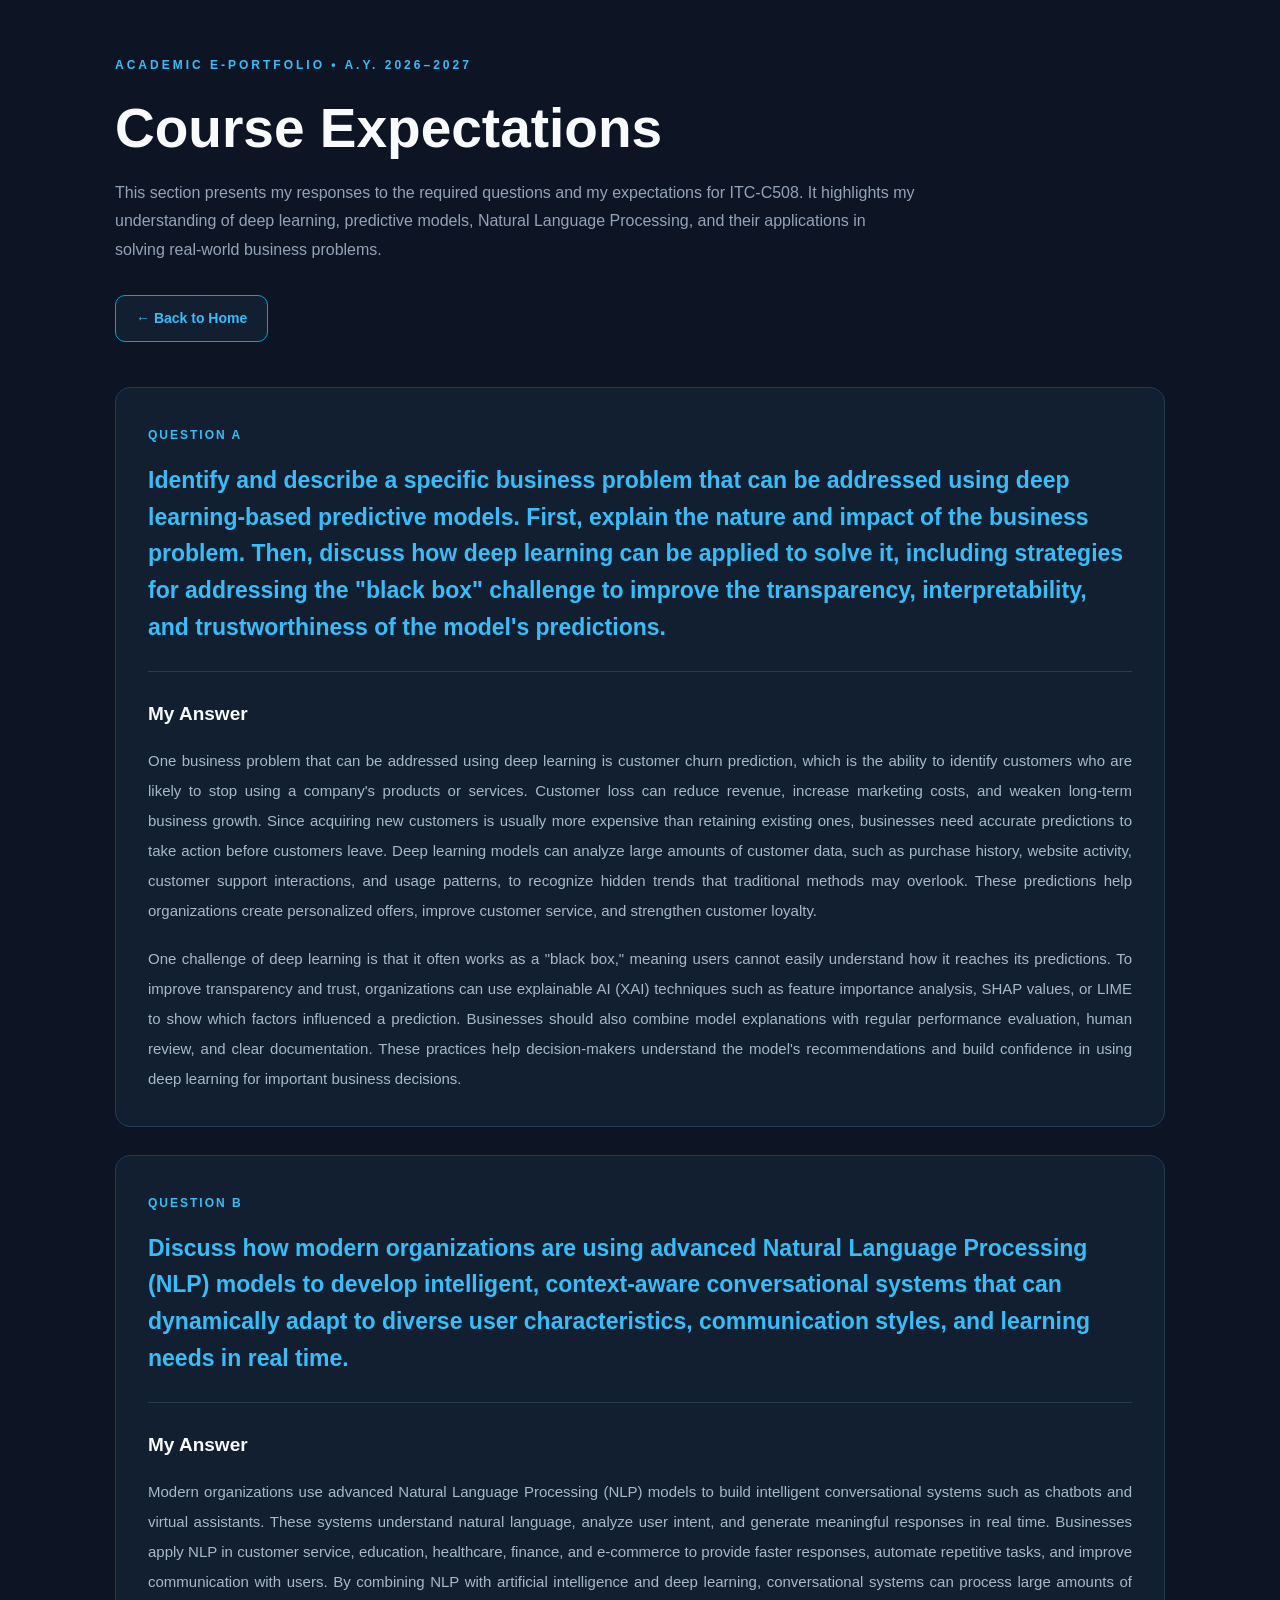
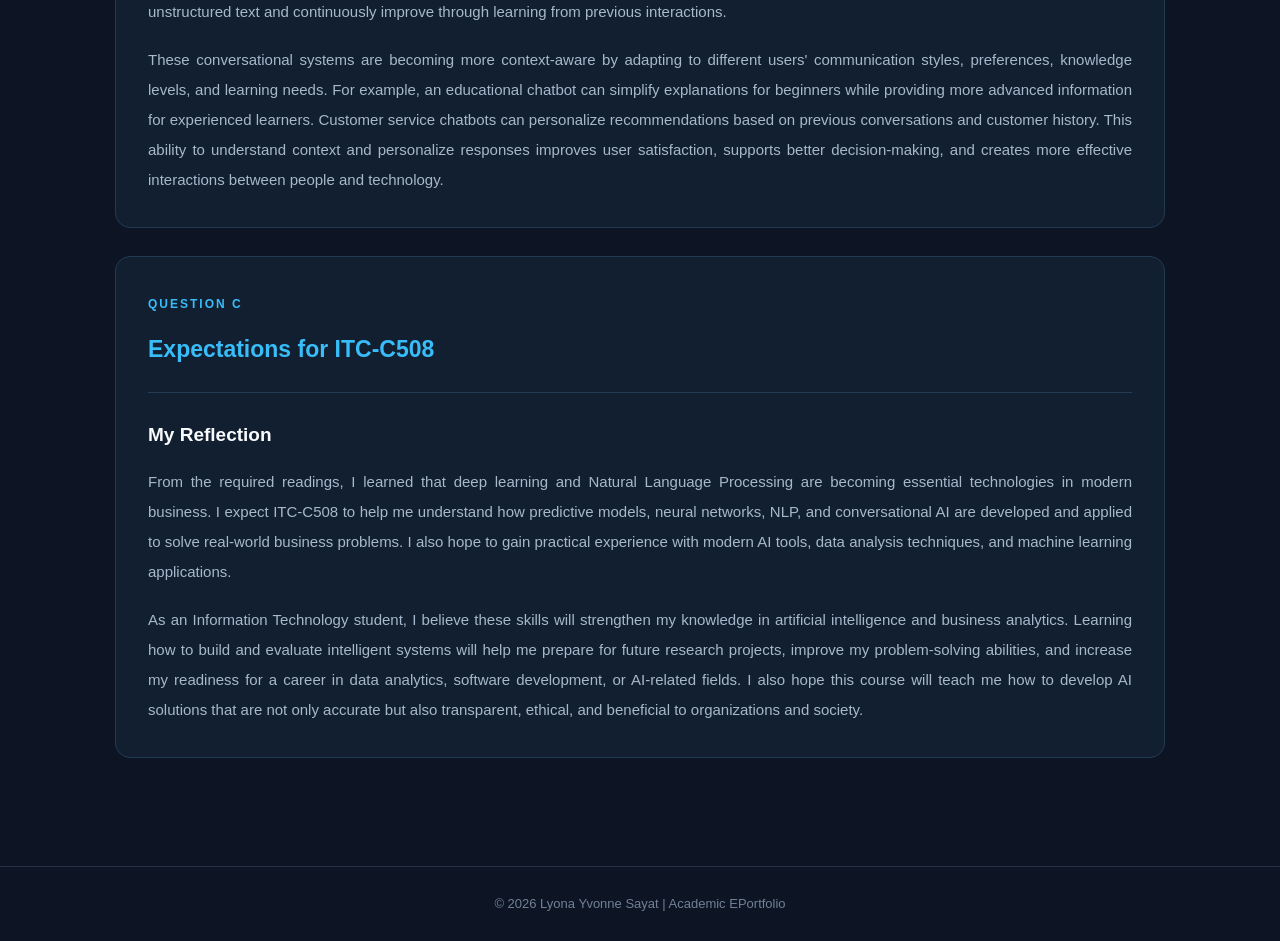
==== Course Expectations/Course Expectations.html @ cb63194d "first commit" ====
<!DOCTYPE html>
<html lang="en">

<head>
    <meta charset="UTF-8">
    <meta name="viewport" content="width=device-width, initial-scale=1.0">

    <meta name="description" content="Course Expectations for ITC-C508 by Lyona Yvonne Sayat.">

    <title>Course Expectations | Lyona Yvonne Sayat</title>

    <style>
        * {
            margin: 0;
            padding: 0;
            box-sizing: border-box;
        }

        html {
            scroll-behavior: smooth;
        }

        body {
            font-family: Arial, Helvetica, sans-serif;
            background: #0d1524;
            color: #e5edf7;
            line-height: 1.8;
        }

        .page-container {
            width: 90%;
            max-width: 1050px;
            margin: auto;
            padding: 55px 0 80px;
        }

        .section-label {
            color: #38bdf8;
            font-size: 12px;
            font-weight: bold;
            letter-spacing: 3px;
            text-transform: uppercase;
            margin-bottom: 18px;
        }

        .page-title {
            color: #f8fafc;
            font-size: clamp(35px, 5vw, 55px);
            line-height: 1.2;
            margin-bottom: 18px;
        }

        .page-description {
            color: #94a3b8;
            font-size: 16px;
            max-width: 800px;
            margin-bottom: 30px;
        }

        .back-button {
            display: inline-block;
            text-decoration: none;
            color: #38bdf8;
            border: 1px solid #159bd0;
            background: #111f30;
            padding: 10px 20px;
            border-radius: 10px;
            font-size: 14px;
            font-weight: bold;
            margin-bottom: 45px;
            transition: 0.3s ease;
        }

        .back-button:hover {
            background: #38bdf8;
            color: #07111f;
            transform: translateY(-2px);
        }

        .question-card {
            background: #121f31;
            border: 1px solid #233a53;
            border-radius: 15px;
            padding: 32px;
            margin-bottom: 28px;
            transition: 0.3s ease;
        }

        .question-card:hover {
            border-color: #159bd0;
        }

        .question-label {
            display: inline-block;
            color: #38bdf8;
            font-size: 12px;
            font-weight: bold;
            letter-spacing: 2px;
            text-transform: uppercase;
            margin-bottom: 15px;
        }

        .question-card h2 {
            color: #38bdf8;
            font-size: 23px;
            line-height: 1.6;
            margin-bottom: 25px;
        }

        .answer-divider {
            height: 1px;
            background: #263b52;
            margin: 25px 0;
        }

        .answer-title {
            color: #f8fafc;
            font-size: 19px;
            margin-bottom: 15px;
        }

        .question-card p {
            color: #a7b8cc;
            font-size: 15px;
            line-height: 2;
            margin-bottom: 18px;
            text-align: justify;
        }

        .question-card p:last-child {
            margin-bottom: 0;
        }

        .expectations-card h2 {
            color: #38bdf8;
        }

        .footer {
            text-align: center;
            border-top: 1px solid #233247;
            padding: 25px 15px;
            color: #718096;
            font-size: 13px;
        }

        @media (max-width: 600px) {
            .page-container {
                width: 92%;
                padding-top: 35px;
            }

            .question-card {
                padding: 22px;
            }

            .question-card h2 {
                font-size: 19px;
            }

            .question-card p {
                font-size: 14px;
                text-align: left;
            }
        }
    </style>
</head>

<body>

    <main class="page-container">

        <!-- PAGE HEADER -->
        <header>
            <p class="section-label">
                ACADEMIC E-PORTFOLIO • A.Y. 2026–2027
            </p>

            <h1 class="page-title">Course Expectations</h1>

            <p class="page-description">
                This section presents my responses to the required
                questions and my expectations for ITC-C508. It
                highlights my understanding of deep learning,
                predictive models, Natural Language Processing,
                and their applications in solving real-world
                business problems.
            </p>

            <a href="../index.html" class="back-button">
                ← Back to Home
            </a>
        </header>


        <!-- QUESTION A -->
        <section class="question-card">

            <span class="question-label">Question A</span>

            <h2>
                Identify and describe a specific business problem
                that can be addressed using deep learning-based
                predictive models. First, explain the nature and
                impact of the business problem. Then, discuss how
                deep learning can be applied to solve it, including
                strategies for addressing the "black box" challenge
                to improve the transparency, interpretability, and
                trustworthiness of the model's predictions.
            </h2>

            <div class="answer-divider"></div>

            <h3 class="answer-title">My Answer</h3>

            <p>
                One business problem that can be addressed using
                deep learning is customer churn prediction, which
                is the ability to identify customers who are likely
                to stop using a company's products or services.
                Customer loss can reduce revenue, increase
                marketing costs, and weaken long-term business
                growth. Since acquiring new customers is usually
                more expensive than retaining existing ones,
                businesses need accurate predictions to take
                action before customers leave. Deep learning
                models can analyze large amounts of customer
                data, such as purchase history, website activity,
                customer support interactions, and usage patterns,
                to recognize hidden trends that traditional
                methods may overlook. These predictions help
                organizations create personalized offers, improve
                customer service, and strengthen customer loyalty.
            </p>

            <p>
                One challenge of deep learning is that it often
                works as a "black box," meaning users cannot
                easily understand how it reaches its predictions.
                To improve transparency and trust, organizations
                can use explainable AI (XAI) techniques such as
                feature importance analysis, SHAP values, or
                LIME to show which factors influenced a
                prediction. Businesses should also combine model
                explanations with regular performance evaluation,
                human review, and clear documentation. These
                practices help decision-makers understand the
                model's recommendations and build confidence
                in using deep learning for important business
                decisions.
            </p>

        </section>


        <!-- QUESTION B -->
        <section class="question-card">

            <span class="question-label">Question B</span>

            <h2>
                Discuss how modern organizations are using
                advanced Natural Language Processing (NLP)
                models to develop intelligent, context-aware
                conversational systems that can dynamically
                adapt to diverse user characteristics,
                communication styles, and learning needs
                in real time.
            </h2>

            <div class="answer-divider"></div>

            <h3 class="answer-title">My Answer</h3>

            <p>
                Modern organizations use advanced Natural
                Language Processing (NLP) models to build
                intelligent conversational systems such as
                chatbots and virtual assistants. These systems
                understand natural language, analyze user intent,
                and generate meaningful responses in real time.
                Businesses apply NLP in customer service,
                education, healthcare, finance, and e-commerce
                to provide faster responses, automate repetitive
                tasks, and improve communication with users.
                By combining NLP with artificial intelligence
                and deep learning, conversational systems can
                process large amounts of unstructured text and
                continuously improve through learning from
                previous interactions.
            </p>

            <p>
                These conversational systems are becoming
                more context-aware by adapting to different
                users' communication styles, preferences,
                knowledge levels, and learning needs. For
                example, an educational chatbot can simplify
                explanations for beginners while providing
                more advanced information for experienced
                learners. Customer service chatbots can
                personalize recommendations based on previous
                conversations and customer history. This ability
                to understand context and personalize responses
                improves user satisfaction, supports better
                decision-making, and creates more effective
                interactions between people and technology.
            </p>

        </section>


        <!-- QUESTION C -->
        <section class="question-card expectations-card">

            <span class="question-label">Question C</span>

            <h2>Expectations for ITC-C508</h2>

            <div class="answer-divider"></div>

            <h3 class="answer-title">My Reflection</h3>

            <p>
                From the required readings, I learned that deep
                learning and Natural Language Processing are
                becoming essential technologies in modern
                business. I expect ITC-C508 to help me understand
                how predictive models, neural networks, NLP,
                and conversational AI are developed and applied
                to solve real-world business problems. I also
                hope to gain practical experience with modern
                AI tools, data analysis techniques, and machine
                learning applications.
            </p>

            <p>
                As an Information Technology student, I believe
                these skills will strengthen my knowledge in
                artificial intelligence and business analytics.
                Learning how to build and evaluate intelligent
                systems will help me prepare for future research
                projects, improve my problem-solving abilities,
                and increase my readiness for a career in data
                analytics, software development, or AI-related
                fields. I also hope this course will teach me
                how to develop AI solutions that are not only
                accurate but also transparent, ethical, and
                beneficial to organizations and society.
            </p>

        </section>

    </main>


    <!-- FOOTER -->
    <footer class="footer">
        <p>
            © 2026 Lyona Yvonne Sayat | Academic EPortfolio
        </p>
    </footer>

</body>
</html>
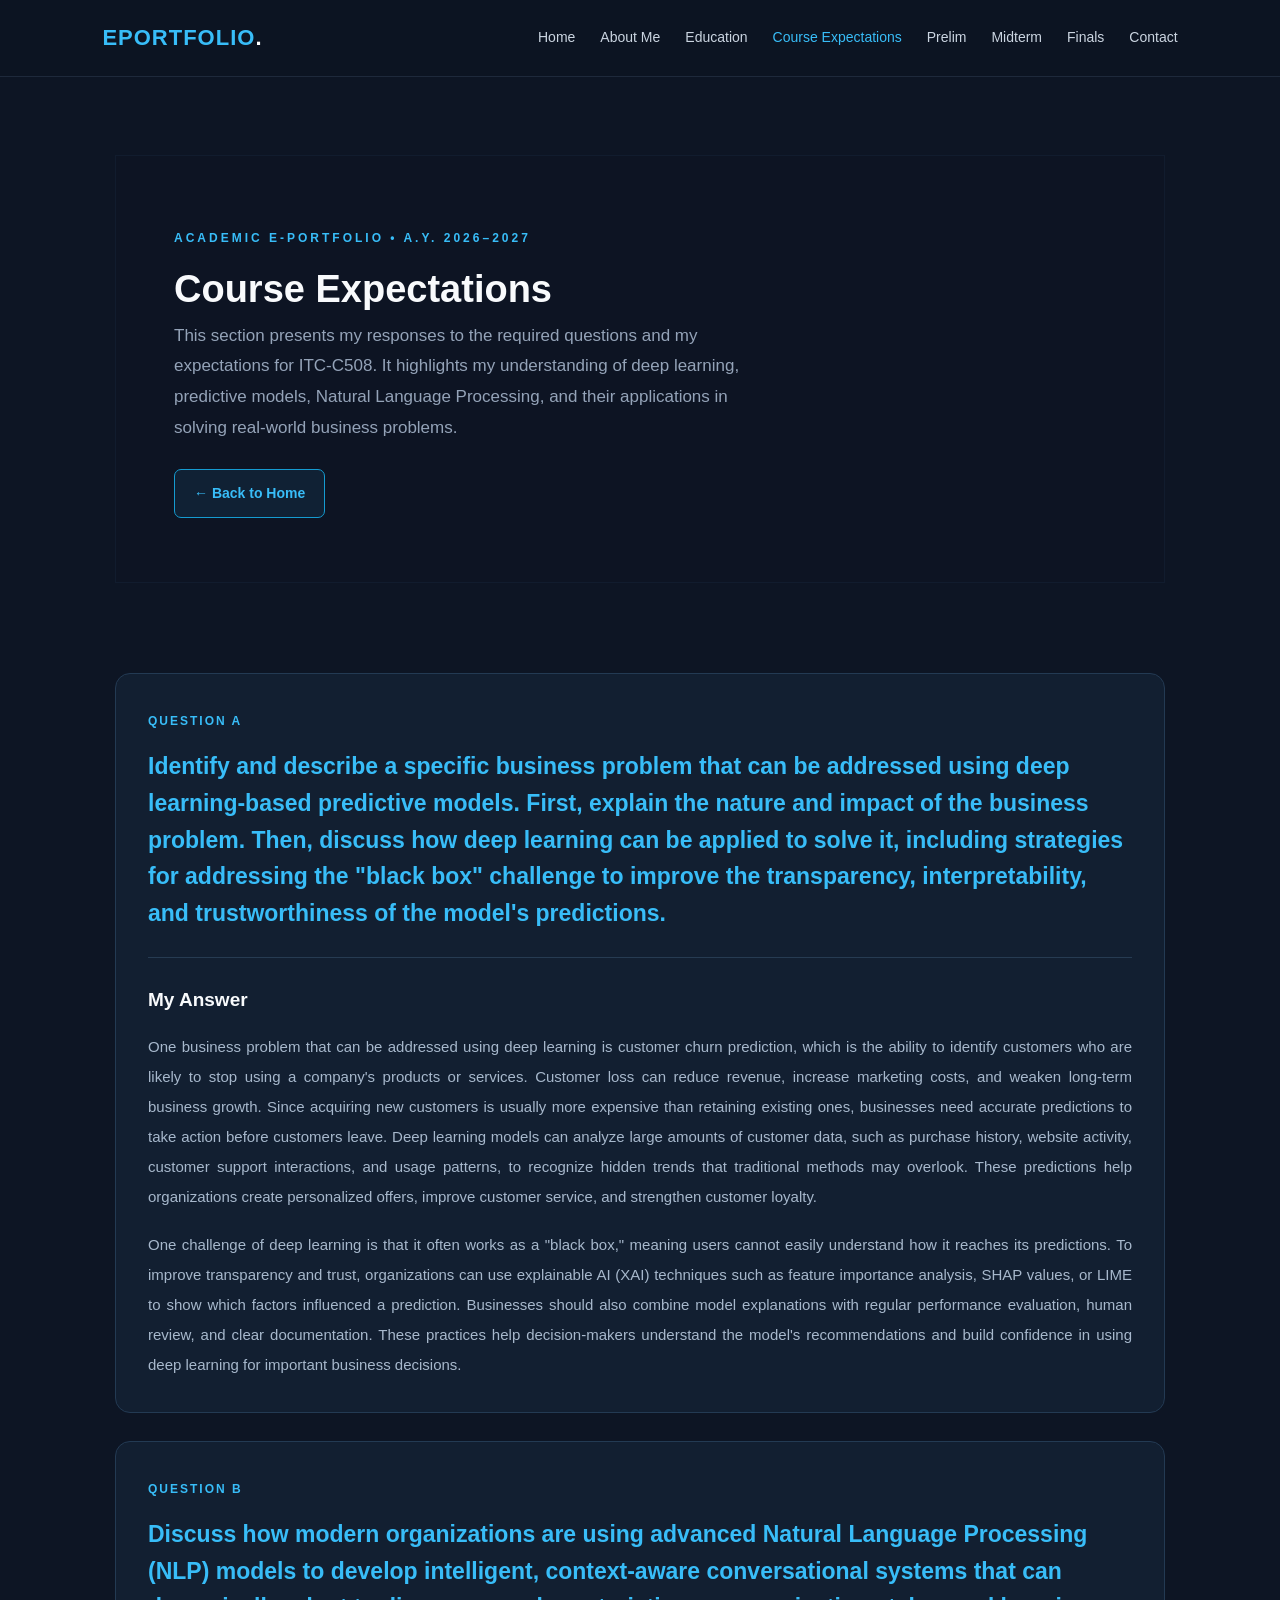
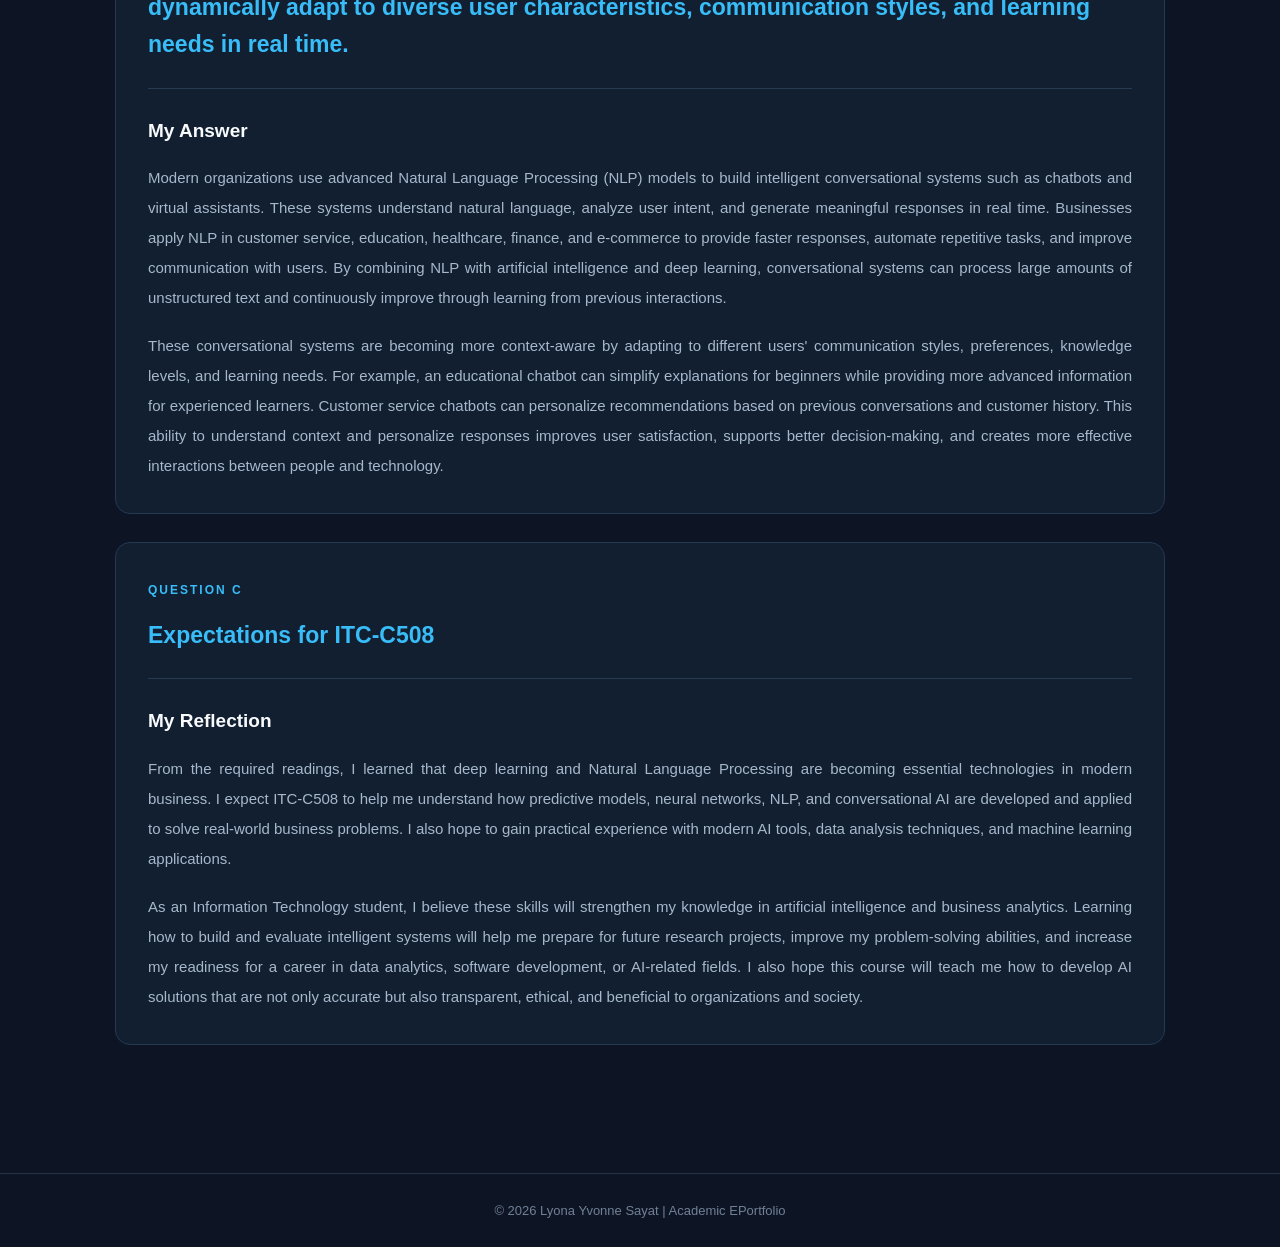
==== commit c96ce6d2: "Update and improve all Academic ePortfolio sections and files" ====
--- a/Course Expectations/Course Expectations.html
+++ b/Course Expectations/Course Expectations.html
@@ -26,13 +26,63 @@
             background: #0d1524;
             color: #e5edf7;
             line-height: 1.8;
+            overflow-x: hidden;
+        }
+
+        .site-nav {
+            display: flex;
+            align-items: center;
+            justify-content: space-between;
+            gap: 30px;
+            padding: 18px 8%;
+            background: rgba(13, 20, 35, .97);
+            border-bottom: 1px solid #1e293b;
+        }
+
+        .site-logo {
+            color: #38bdf8;
+            font-size: 22px;
+            font-weight: 800;
+            letter-spacing: 1px;
+            text-decoration: none;
+        }
+
+        .site-logo span {
+            color: #fff;
+        }
+
+        .site-nav nav {
+            display: flex;
+            flex-wrap: wrap;
+            justify-content: center;
+            align-items: center;
+            gap: 15px 25px;
+        }
+
+        .site-nav nav a {
+            color: #cbd5e1;
+            font-size: 14px;
+            font-weight: 500;
+            text-decoration: none;
+        }
+
+        .site-nav nav a:hover,
+        .site-nav nav a.active {
+            color: #38bdf8;
         }
 
         .page-container {
-            width: 90%;
-            max-width: 1050px;
-            margin: auto;
-            padding: 55px 0 80px;
+            width: min(100% - 40px, 1050px);
+            margin: 0 auto;
+            padding: 78px 0 100px;
+        }
+
+        .page-container > header {
+            width: 100%;
+            margin-bottom: 90px;
+            padding: 72px 58px 64px;
+            background: #0d1423;
+            border: 1px solid #111c2e;
         }
 
         .section-label {
@@ -46,16 +96,16 @@
 
         .page-title {
             color: #f8fafc;
-            font-size: clamp(35px, 5vw, 55px);
+            font-size: clamp(28px, 4vw, 38px);
             line-height: 1.2;
-            margin-bottom: 18px;
+            margin: 5px 0 8px;
         }
 
         .page-description {
             color: #94a3b8;
-            font-size: 16px;
-            max-width: 800px;
-            margin-bottom: 30px;
+            font-size: 17px;
+            max-width: 590px;
+            margin-bottom: 0;
         }
 
         .back-button {
@@ -63,12 +113,12 @@
             text-decoration: none;
             color: #38bdf8;
             border: 1px solid #159bd0;
-            background: #111f30;
-            padding: 10px 20px;
-            border-radius: 10px;
+            background: rgba(56, 189, 248, .08);
+            padding: 11px 19px;
+            border-radius: 7px;
             font-size: 14px;
             font-weight: bold;
-            margin-bottom: 45px;
+            margin-top: 26px;
             transition: 0.3s ease;
         }
 
@@ -145,9 +195,28 @@
         }
 
         @media (max-width: 600px) {
+            .site-nav {
+                flex-direction: column;
+                gap: 18px;
+                padding: 18px 5%;
+            }
+
+            .site-nav nav {
+                gap: 12px 15px;
+            }
+
+            .site-nav nav a {
+                font-size: 12px;
+            }
+
             .page-container {
-                width: 92%;
-                padding-top: 35px;
+                width: min(100% - 28px, 1050px);
+                padding-top: 52px;
+            }
+
+            .page-container > header {
+                padding: 42px 22px;
+                margin-bottom: 60px;
             }
 
             .question-card {
@@ -167,6 +236,20 @@
 </head>
 
 <body>
+
+    <header class="site-nav">
+        <a class="site-logo" href="../index.html">EPORTFOLIO<span>.</span></a>
+        <nav aria-label="Primary navigation">
+            <a href="../index.html">Home</a>
+            <a href="../index.html#about">About Me</a>
+            <a href="../index.html#education">Education</a>
+            <a class="active" href="Course%20Expectations.html">Course Expectations</a>
+            <a href="../Prelim/Prelim.html">Prelim</a>
+            <a href="../Midterm/Midterm.html">Midterm</a>
+            <a href="../Finals/Finals.html">Finals</a>
+            <a href="../index.html#contact">Contact</a>
+        </nav>
+    </header>
 
     <main class="page-container">
 
